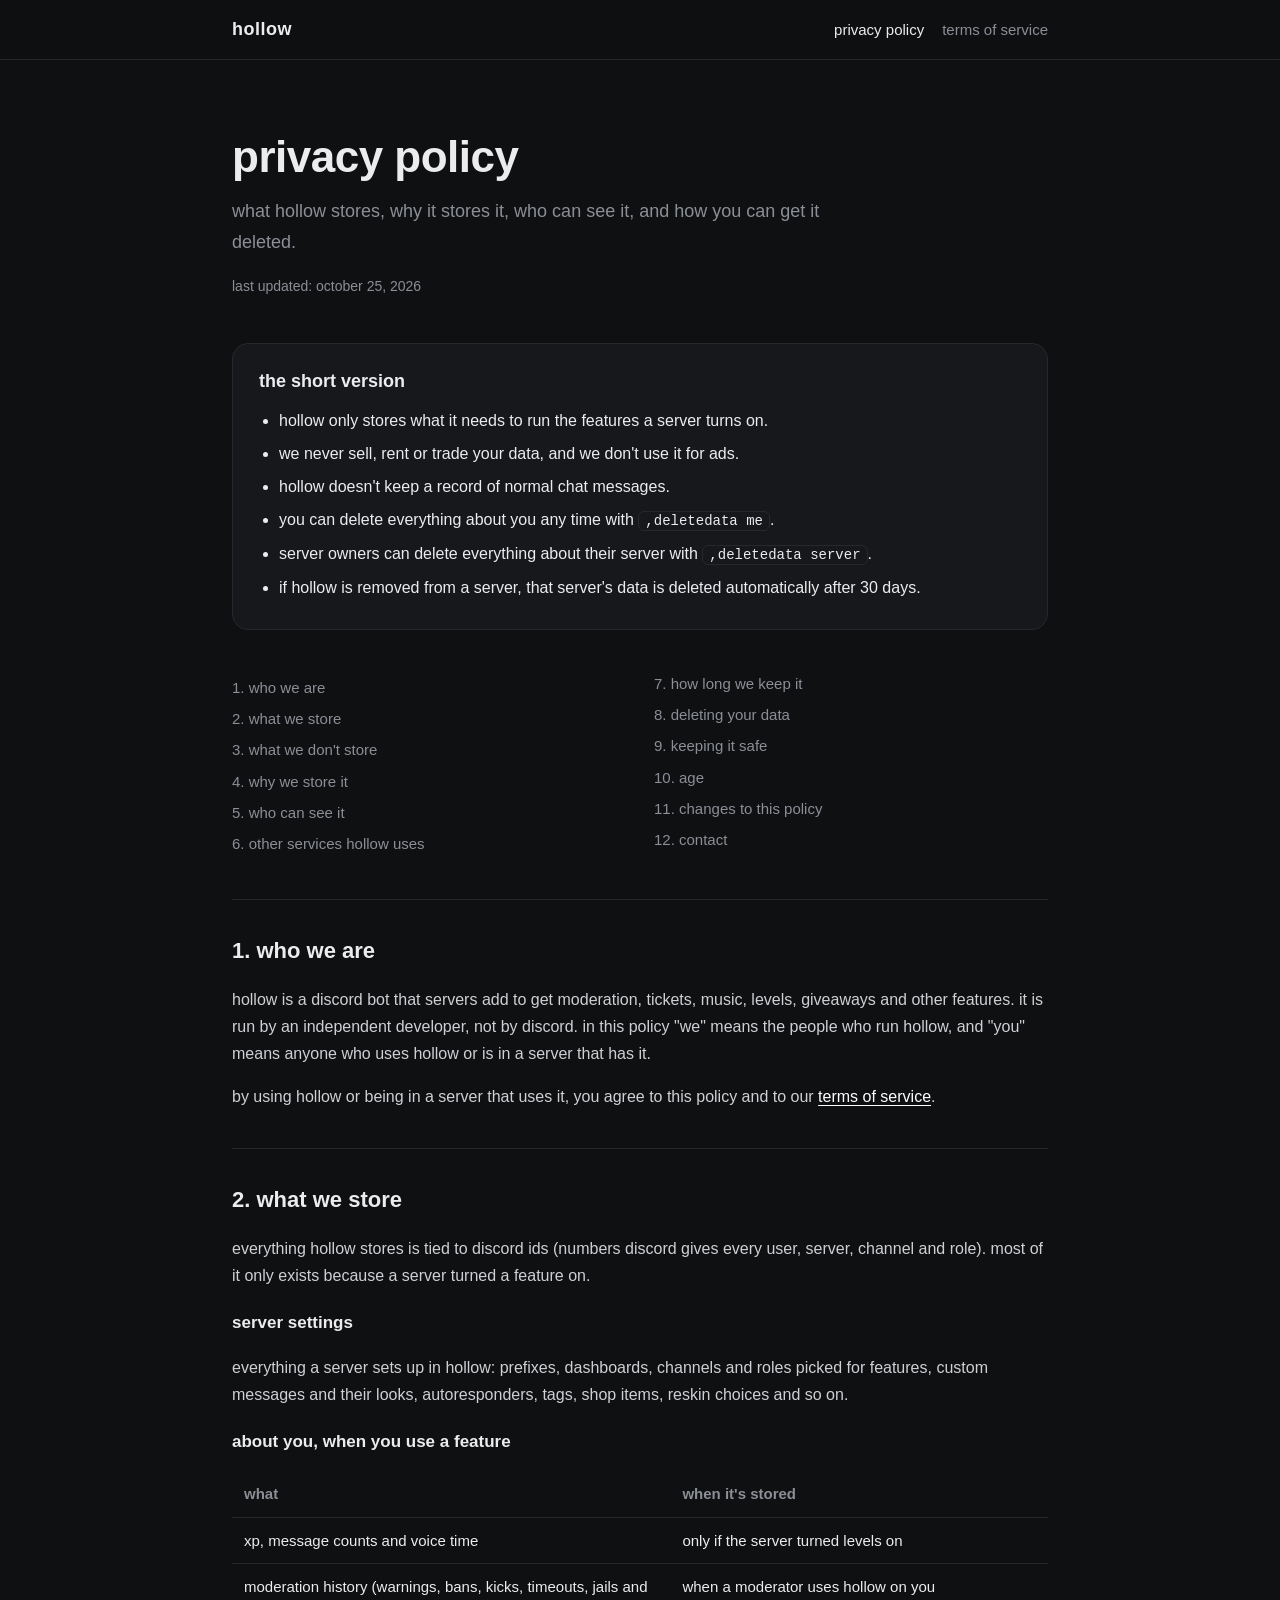
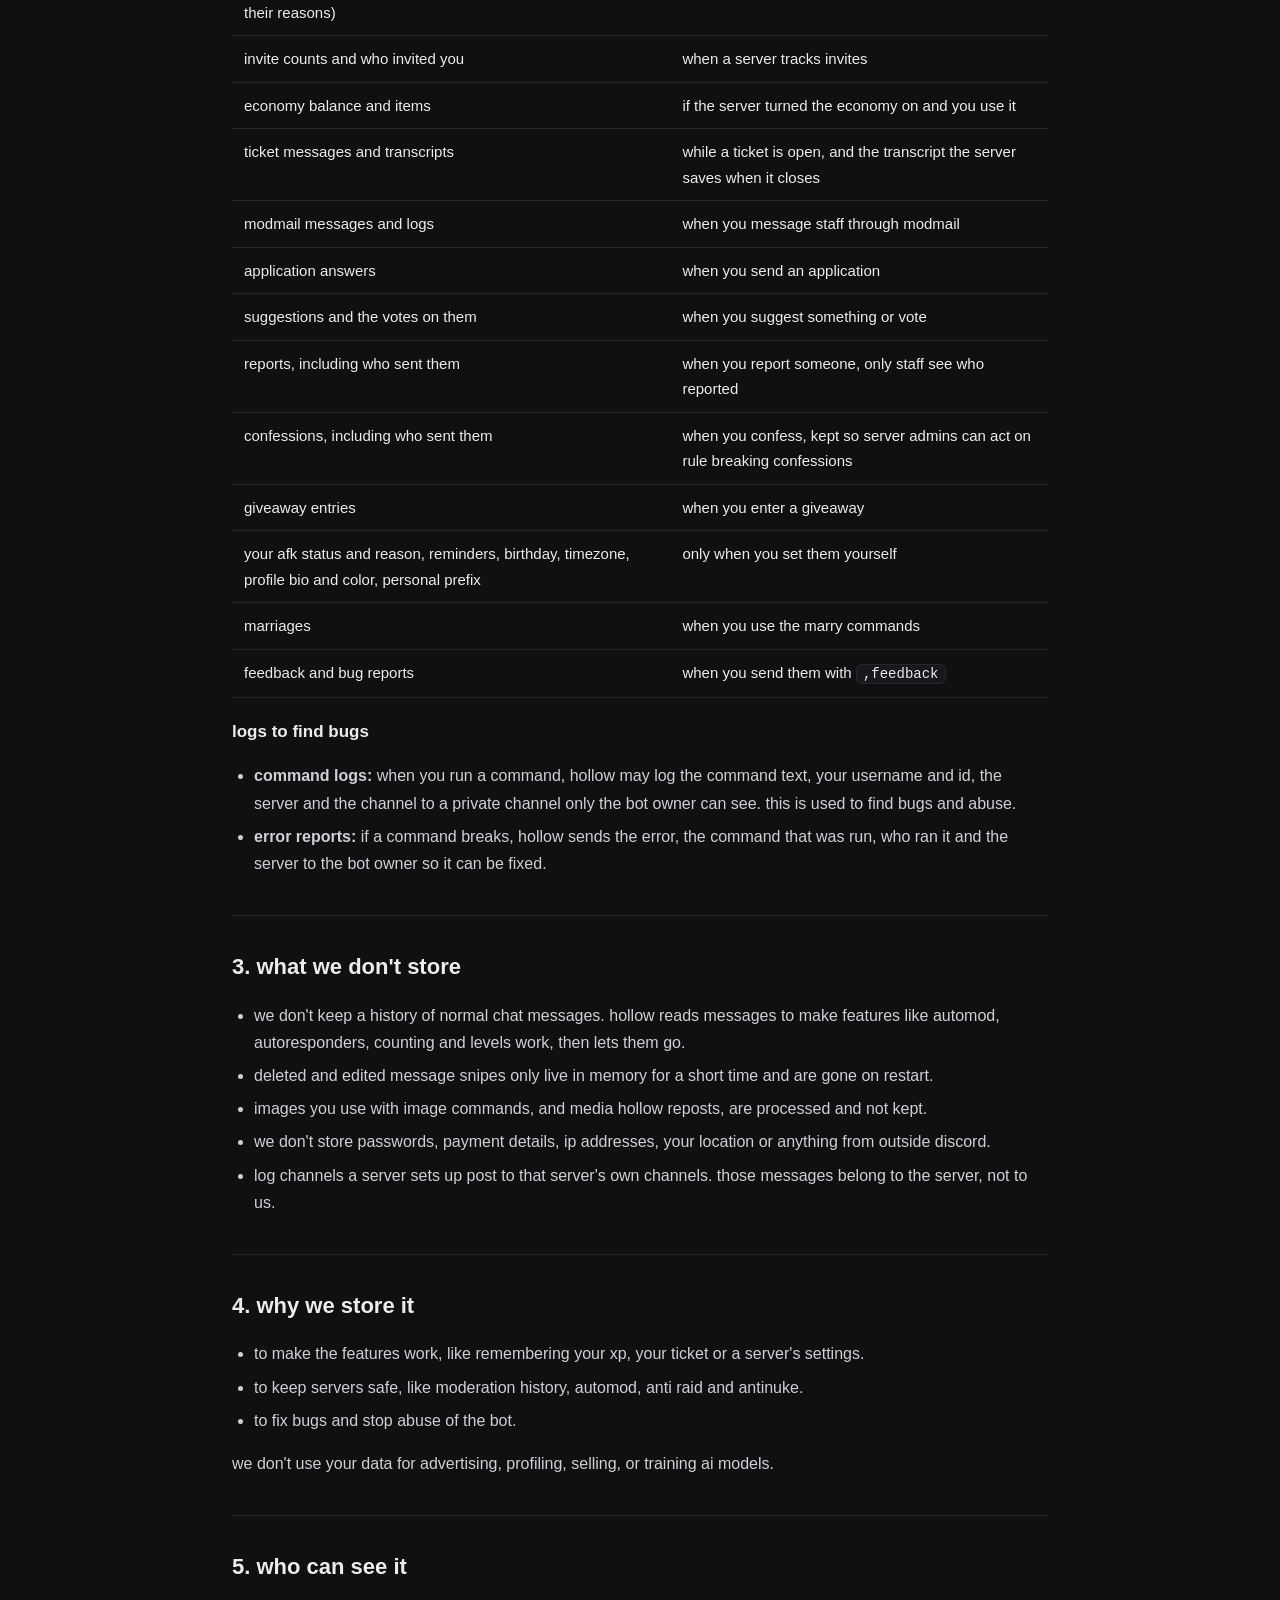
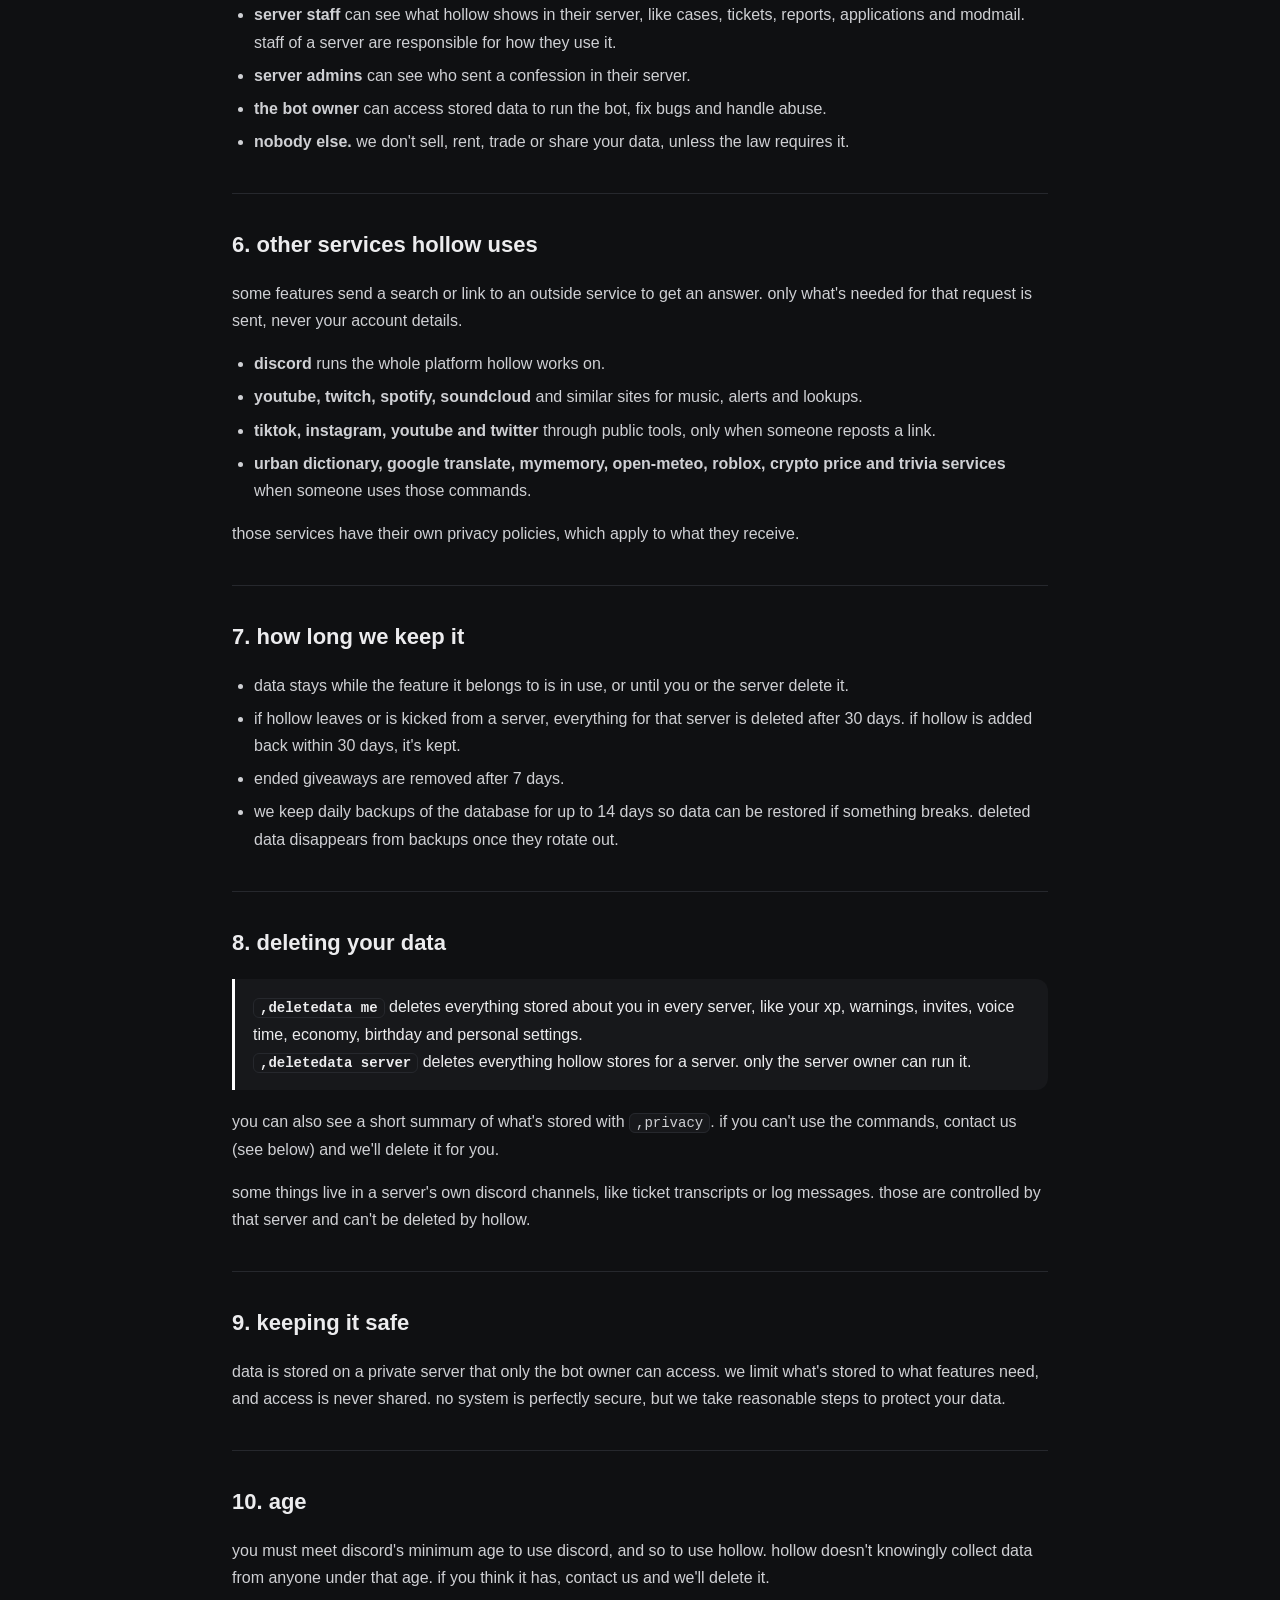
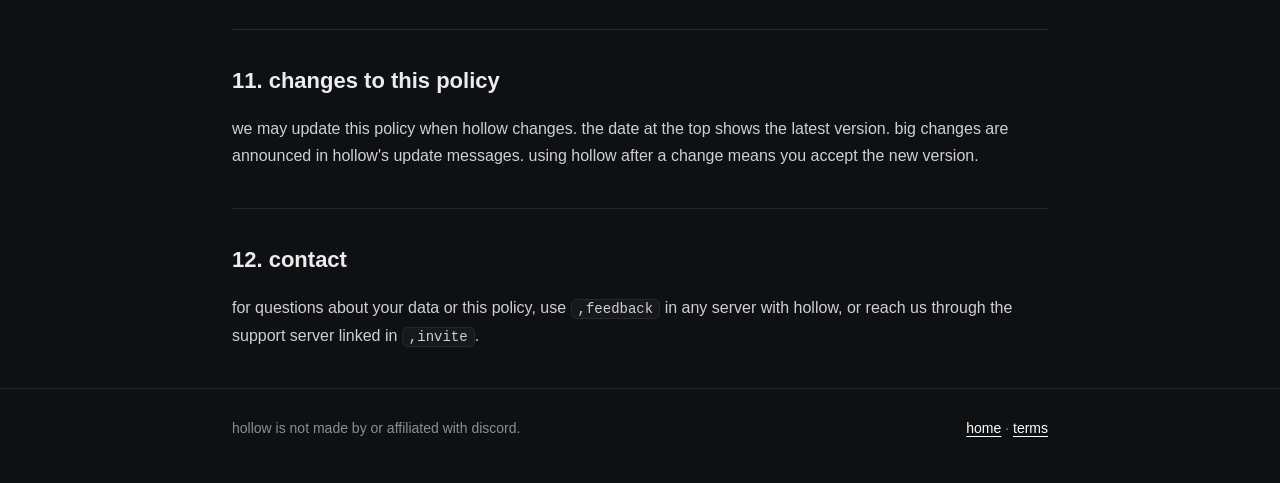
==== privacy.html @ 287658a7 "privacy policy and terms of service" ====
<!doctype html>
<html lang="en">
<head>
  <meta charset="utf-8">
  <meta name="viewport" content="width=device-width, initial-scale=1">
  <title>hollow · privacy policy</title>
  <meta name="description" content="what data hollow stores, why, and how to delete it">
  <link rel="stylesheet" href="style.css">
</head>
<body>
  <header class="top">
    <div class="wrap">
      <a class="brand" href="index.html">hollow</a>
      <nav class="nav">
        <a class="on" href="privacy.html">privacy policy</a>
        <a href="terms.html">terms of service</a>
      </nav>
    </div>
  </header>

  <main class="wrap">
    <div class="hero">
      <h1>privacy policy</h1>
      <p>what hollow stores, why it stores it, who can see it, and how you can get it deleted.</p>
      <div class="meta">last updated: october 25, 2026</div>
    </div>

    <div class="summary">
      <h2>the short version</h2>
      <ul>
        <li>hollow only stores what it needs to run the features a server turns on.</li>
        <li>we never sell, rent or trade your data, and we don't use it for ads.</li>
        <li>hollow doesn't keep a record of normal chat messages.</li>
        <li>you can delete everything about you any time with <code>,deletedata me</code>.</li>
        <li>server owners can delete everything about their server with <code>,deletedata server</code>.</li>
        <li>if hollow is removed from a server, that server's data is deleted automatically after 30 days.</li>
      </ul>
    </div>

    <ul class="toc">
      <li><a href="#who">1. who we are</a></li>
      <li><a href="#collect">2. what we store</a></li>
      <li><a href="#not">3. what we don't store</a></li>
      <li><a href="#why">4. why we store it</a></li>
      <li><a href="#see">5. who can see it</a></li>
      <li><a href="#third">6. other services hollow uses</a></li>
      <li><a href="#keep">7. how long we keep it</a></li>
      <li><a href="#delete">8. deleting your data</a></li>
      <li><a href="#safe">9. keeping it safe</a></li>
      <li><a href="#kids">10. age</a></li>
      <li><a href="#changes">11. changes to this policy</a></li>
      <li><a href="#contact">12. contact</a></li>
    </ul>

    <section>
      <h2 id="who">1. who we are</h2>
      <p>hollow is a discord bot that servers add to get moderation, tickets, music, levels, giveaways and other features. it is run by an independent developer, not by discord. in this policy "we" means the people who run hollow, and "you" means anyone who uses hollow or is in a server that has it.</p>
      <p>by using hollow or being in a server that uses it, you agree to this policy and to our <a href="terms.html">terms of service</a>.</p>
    </section>

    <section>
      <h2 id="collect">2. what we store</h2>
      <p>everything hollow stores is tied to discord ids (numbers discord gives every user, server, channel and role). most of it only exists because a server turned a feature on.</p>

      <h3>server settings</h3>
      <p>everything a server sets up in hollow: prefixes, dashboards, channels and roles picked for features, custom messages and their looks, autoresponders, tags, shop items, reskin choices and so on.</p>

      <h3>about you, when you use a feature</h3>
      <table>
        <thead><tr><th>what</th><th>when it's stored</th></tr></thead>
        <tbody>
          <tr><td>xp, message counts and voice time</td><td>only if the server turned levels on</td></tr>
          <tr><td>moderation history (warnings, bans, kicks, timeouts, jails and their reasons)</td><td>when a moderator uses hollow on you</td></tr>
          <tr><td>invite counts and who invited you</td><td>when a server tracks invites</td></tr>
          <tr><td>economy balance and items</td><td>if the server turned the economy on and you use it</td></tr>
          <tr><td>ticket messages and transcripts</td><td>while a ticket is open, and the transcript the server saves when it closes</td></tr>
          <tr><td>modmail messages and logs</td><td>when you message staff through modmail</td></tr>
          <tr><td>application answers</td><td>when you send an application</td></tr>
          <tr><td>suggestions and the votes on them</td><td>when you suggest something or vote</td></tr>
          <tr><td>reports, including who sent them</td><td>when you report someone, only staff see who reported</td></tr>
          <tr><td>confessions, including who sent them</td><td>when you confess, kept so server admins can act on rule breaking confessions</td></tr>
          <tr><td>giveaway entries</td><td>when you enter a giveaway</td></tr>
          <tr><td>your afk status and reason, reminders, birthday, timezone, profile bio and color, personal prefix</td><td>only when you set them yourself</td></tr>
          <tr><td>marriages</td><td>when you use the marry commands</td></tr>
          <tr><td>feedback and bug reports</td><td>when you send them with <code>,feedback</code></td></tr>
        </tbody>
      </table>

      <h3>logs to find bugs</h3>
      <ul>
        <li><strong>command logs:</strong> when you run a command, hollow may log the command text, your username and id, the server and the channel to a private channel only the bot owner can see. this is used to find bugs and abuse.</li>
        <li><strong>error reports:</strong> if a command breaks, hollow sends the error, the command that was run, who ran it and the server to the bot owner so it can be fixed.</li>
      </ul>
    </section>

    <section>
      <h2 id="not">3. what we don't store</h2>
      <ul>
        <li>we don't keep a history of normal chat messages. hollow reads messages to make features like automod, autoresponders, counting and levels work, then lets them go.</li>
        <li>deleted and edited message snipes only live in memory for a short time and are gone on restart.</li>
        <li>images you use with image commands, and media hollow reposts, are processed and not kept.</li>
        <li>we don't store passwords, payment details, ip addresses, your location or anything from outside discord.</li>
        <li>log channels a server sets up post to that server's own channels. those messages belong to the server, not to us.</li>
      </ul>
    </section>

    <section>
      <h2 id="why">4. why we store it</h2>
      <ul>
        <li>to make the features work, like remembering your xp, your ticket or a server's settings.</li>
        <li>to keep servers safe, like moderation history, automod, anti raid and antinuke.</li>
        <li>to fix bugs and stop abuse of the bot.</li>
      </ul>
      <p>we don't use your data for advertising, profiling, selling, or training ai models.</p>
    </section>

    <section>
      <h2 id="see">5. who can see it</h2>
      <ul>
        <li><strong>server staff</strong> can see what hollow shows in their server, like cases, tickets, reports, applications and modmail. staff of a server are responsible for how they use it.</li>
        <li><strong>server admins</strong> can see who sent a confession in their server.</li>
        <li><strong>the bot owner</strong> can access stored data to run the bot, fix bugs and handle abuse.</li>
        <li><strong>nobody else.</strong> we don't sell, rent, trade or share your data, unless the law requires it.</li>
      </ul>
    </section>

    <section>
      <h2 id="third">6. other services hollow uses</h2>
      <p>some features send a search or link to an outside service to get an answer. only what's needed for that request is sent, never your account details.</p>
      <ul>
        <li><strong>discord</strong> runs the whole platform hollow works on.</li>
        <li><strong>youtube, twitch, spotify, soundcloud</strong> and similar sites for music, alerts and lookups.</li>
        <li><strong>tiktok, instagram, youtube and twitter</strong> through public tools, only when someone reposts a link.</li>
        <li><strong>urban dictionary, google translate, mymemory, open-meteo, roblox, crypto price and trivia services</strong> when someone uses those commands.</li>
      </ul>
      <p>those services have their own privacy policies, which apply to what they receive.</p>
    </section>

    <section>
      <h2 id="keep">7. how long we keep it</h2>
      <ul>
        <li>data stays while the feature it belongs to is in use, or until you or the server delete it.</li>
        <li>if hollow leaves or is kicked from a server, everything for that server is deleted after 30 days. if hollow is added back within 30 days, it's kept.</li>
        <li>ended giveaways are removed after 7 days.</li>
        <li>we keep daily backups of the database for up to 14 days so data can be restored if something breaks. deleted data disappears from backups once they rotate out.</li>
      </ul>
    </section>

    <section>
      <h2 id="delete">8. deleting your data</h2>
      <div class="note">
        <strong><code>,deletedata me</code></strong> deletes everything stored about you in every server, like your xp, warnings, invites, voice time, economy, birthday and personal settings.<br>
        <strong><code>,deletedata server</code></strong> deletes everything hollow stores for a server. only the server owner can run it.
      </div>
      <p>you can also see a short summary of what's stored with <code>,privacy</code>. if you can't use the commands, contact us (see below) and we'll delete it for you.</p>
      <p>some things live in a server's own discord channels, like ticket transcripts or log messages. those are controlled by that server and can't be deleted by hollow.</p>
    </section>

    <section>
      <h2 id="safe">9. keeping it safe</h2>
      <p>data is stored on a private server that only the bot owner can access. we limit what's stored to what features need, and access is never shared. no system is perfectly secure, but we take reasonable steps to protect your data.</p>
    </section>

    <section>
      <h2 id="kids">10. age</h2>
      <p>you must meet discord's minimum age to use discord, and so to use hollow. hollow doesn't knowingly collect data from anyone under that age. if you think it has, contact us and we'll delete it.</p>
    </section>

    <section>
      <h2 id="changes">11. changes to this policy</h2>
      <p>we may update this policy when hollow changes. the date at the top shows the latest version. big changes are announced in hollow's update messages. using hollow after a change means you accept the new version.</p>
    </section>

    <section>
      <h2 id="contact">12. contact</h2>
      <p>for questions about your data or this policy, use <code>,feedback</code> in any server with hollow, or reach us through the support server linked in <code>,invite</code>.</p>
    </section>
  </main>

  <footer>
    <div class="wrap">
      <span>hollow is not made by or affiliated with discord.</span>
      <span><a href="index.html">home</a> · <a href="terms.html">terms</a></span>
    </div>
  </footer>
</body>
</html>
---- style.css ----
:root {
  --bg: #0f1012;
  --panel: #17181b;
  --line: #26282d;
  --soft: #8c8e96;
  --ink: #ececee;
  --accent: #ffffff;
}

* { box-sizing: border-box; }

html { scroll-behavior: smooth; }

body {
  margin: 0;
  background: var(--bg);
  color: var(--ink);
  font: 16px/1.7 -apple-system, BlinkMacSystemFont, "Segoe UI", Inter, Roboto, Helvetica, Arial, sans-serif;
  -webkit-font-smoothing: antialiased;
}

a { color: var(--accent); text-underline-offset: 3px; }
a:hover { opacity: .8; }

.top {
  position: sticky;
  top: 0;
  z-index: 10;
  background: rgba(15, 16, 18, .85);
  backdrop-filter: blur(10px);
  border-bottom: 1px solid var(--line);
}

.top .wrap {
  display: flex;
  align-items: center;
  justify-content: space-between;
  gap: 16px;
  padding-top: 14px;
  padding-bottom: 14px;
}

.brand {
  font-weight: 700;
  font-size: 18px;
  letter-spacing: .5px;
  text-decoration: none;
  color: var(--ink);
}

.nav { display: flex; gap: 18px; flex-wrap: wrap; }
.nav a { color: var(--soft); text-decoration: none; font-size: 15px; }
.nav a.on, .nav a:hover { color: var(--ink); opacity: 1; }

.wrap { max-width: 860px; margin: 0 auto; padding: 0 22px; }

.hero { padding: 72px 0 36px; }
.hero h1 { font-size: 44px; line-height: 1.15; margin: 0 0 14px; letter-spacing: -.5px; }
.hero p { color: var(--soft); font-size: 18px; margin: 0; max-width: 620px; }
.meta { color: var(--soft); font-size: 14px; margin-top: 18px; }

.cards { display: grid; grid-template-columns: repeat(auto-fit, minmax(240px, 1fr)); gap: 16px; margin: 32px 0 72px; }
.card {
  display: block;
  background: var(--panel);
  border: 1px solid var(--line);
  border-radius: 16px;
  padding: 24px;
  text-decoration: none;
  color: var(--ink);
  transition: border-color .15s, transform .15s;
}
.card:hover { border-color: #3a3d44; transform: translateY(-2px); opacity: 1; }
.card h2 { margin: 0 0 6px; font-size: 20px; }
.card p { margin: 0; color: var(--soft); font-size: 15px; }

.summary {
  background: var(--panel);
  border: 1px solid var(--line);
  border-radius: 16px;
  padding: 22px 26px;
  margin: 8px 0 40px;
}
.summary h2 { margin: 0 0 10px; font-size: 18px; }
.summary ul { margin: 0; padding-left: 20px; }
.summary li { margin: 6px 0; color: var(--ink); }

.toc { margin: 0 0 40px; padding: 0; list-style: none; columns: 2; column-gap: 28px; }
.toc li { margin: 4px 0; break-inside: avoid; }
.toc a { color: var(--soft); text-decoration: none; font-size: 15px; }
.toc a:hover { color: var(--ink); }

section { padding: 6px 0 22px; border-top: 1px solid var(--line); }
section h2 { font-size: 22px; margin: 26px 0 10px; scroll-margin-top: 80px; }
section h3 { font-size: 17px; margin: 20px 0 6px; }
section p, section li { color: #cfd0d4; }
section ul { padding-left: 22px; }
section li { margin: 6px 0; }

table { width: 100%; border-collapse: collapse; margin: 14px 0; font-size: 15px; }
th, td { text-align: left; padding: 10px 12px; border-bottom: 1px solid var(--line); vertical-align: top; }
th { color: var(--soft); font-weight: 600; }

code {
  background: var(--panel);
  border: 1px solid var(--line);
  border-radius: 6px;
  padding: 1px 6px;
  font-size: 14px;
}

.note {
  border-left: 3px solid var(--accent);
  background: var(--panel);
  padding: 14px 18px;
  border-radius: 0 12px 12px 0;
  margin: 18px 0;
}

footer { border-top: 1px solid var(--line); padding: 28px 0 48px; color: var(--soft); font-size: 14px; }
footer .wrap { display: flex; justify-content: space-between; gap: 16px; flex-wrap: wrap; }

@media (max-width: 640px) {
  .hero { padding: 48px 0 24px; }
  .hero h1 { font-size: 32px; }
  .toc { columns: 1; }
  table, thead, tbody, tr, th, td { display: block; }
  th { display: none; }
  td { border: none; padding: 4px 0; }
  tr { border-bottom: 1px solid var(--line); padding: 10px 0; }
}
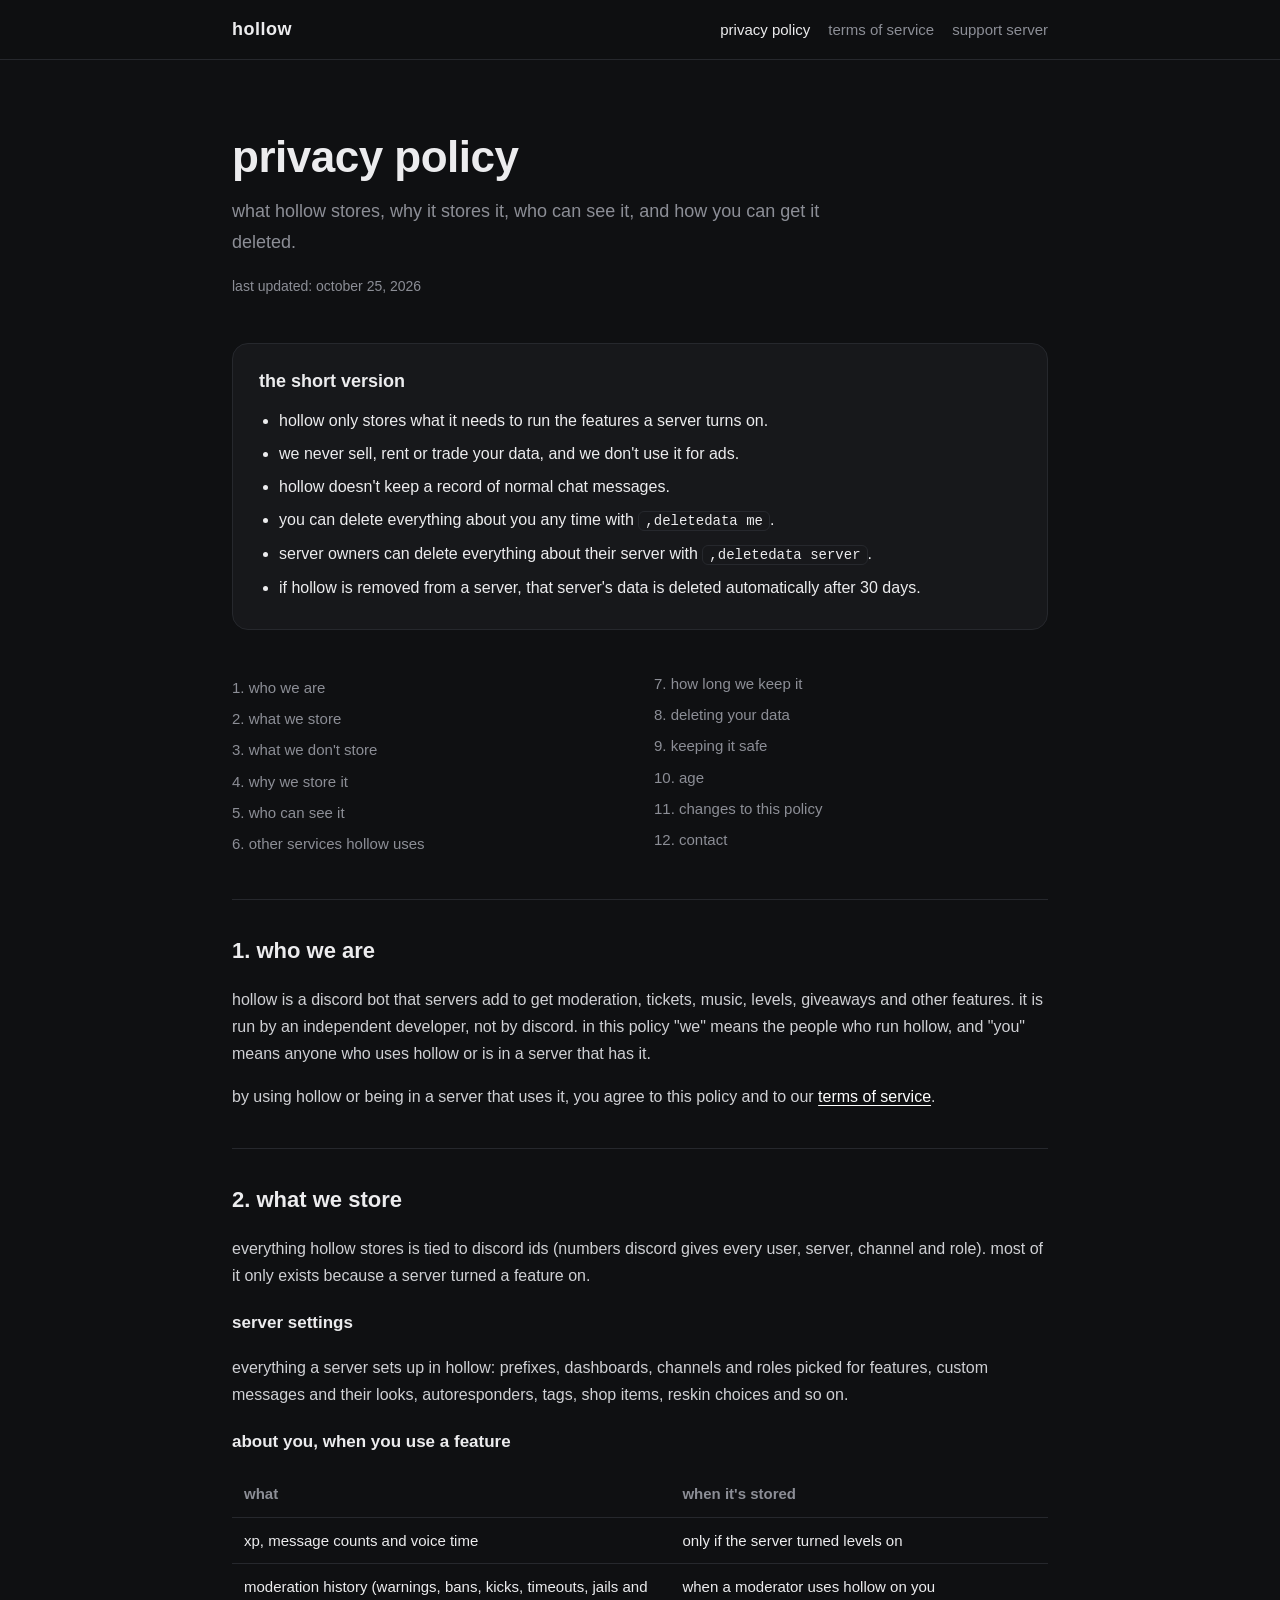
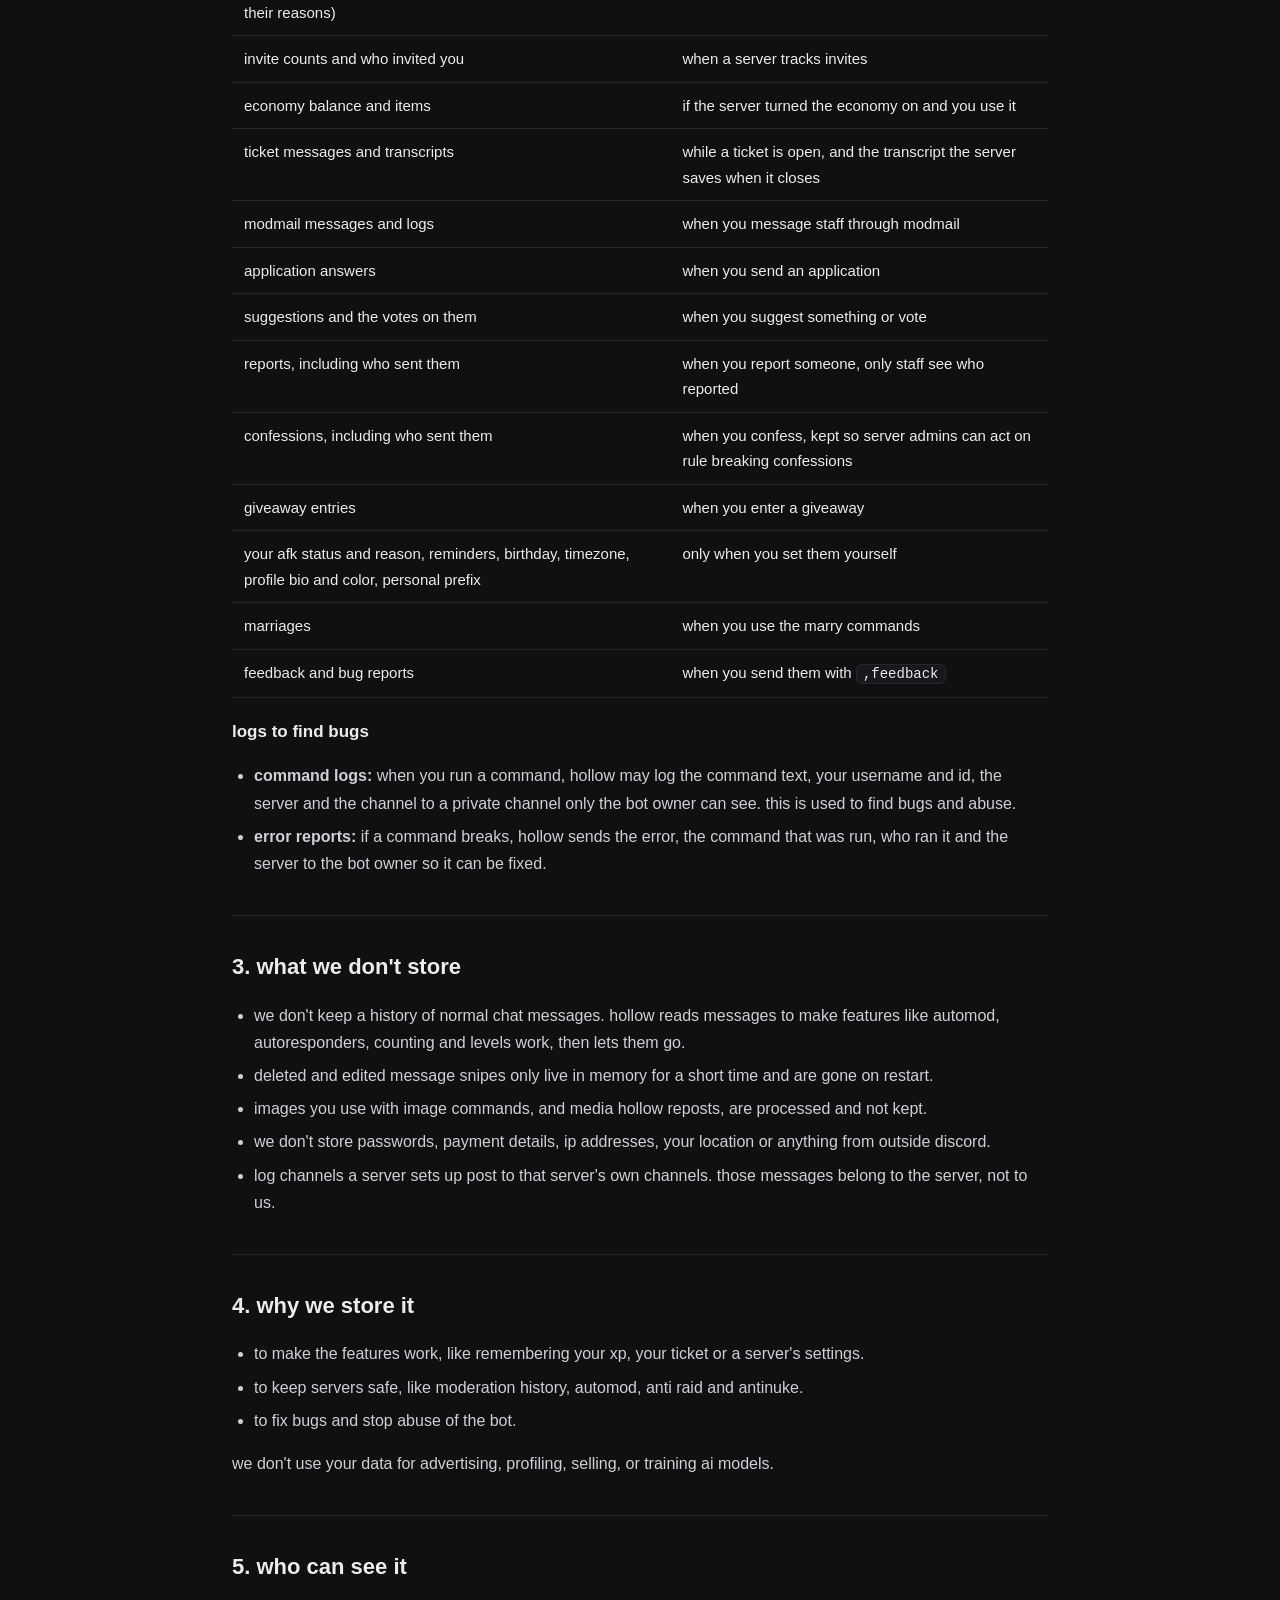
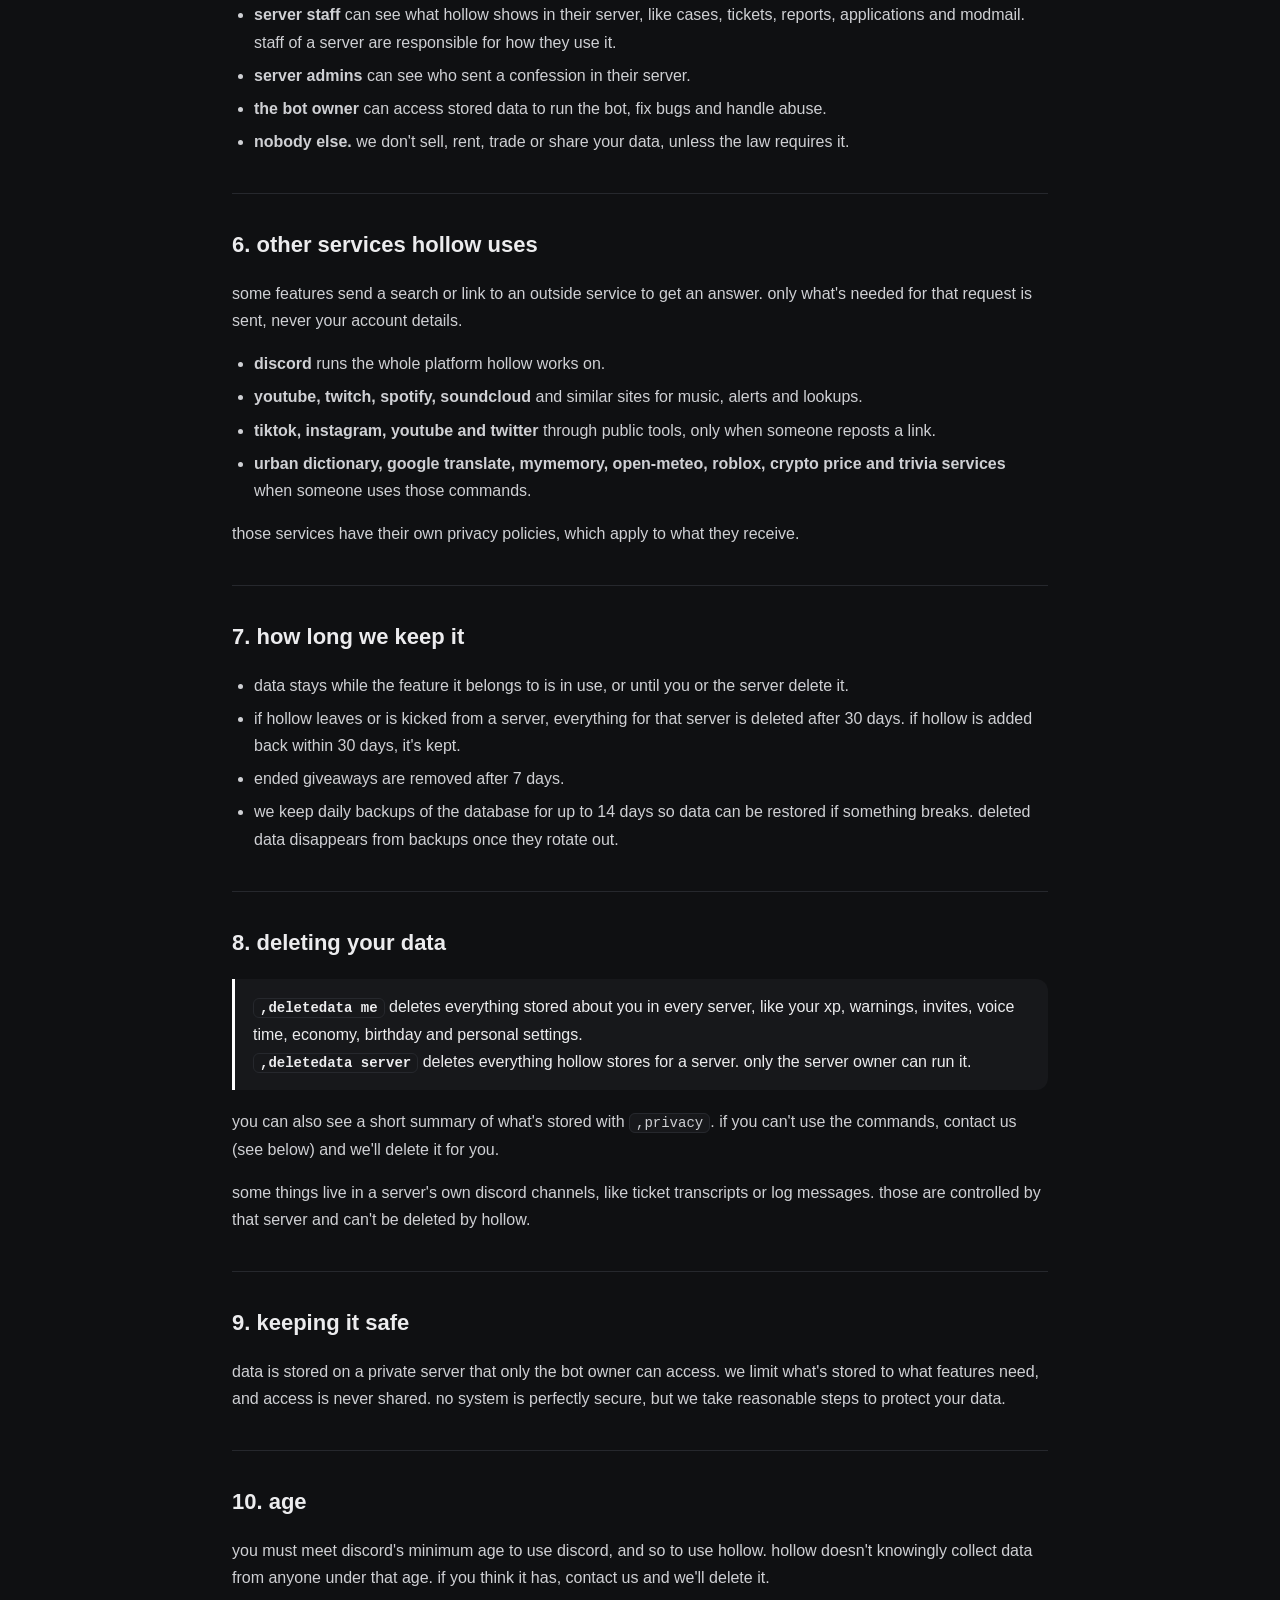
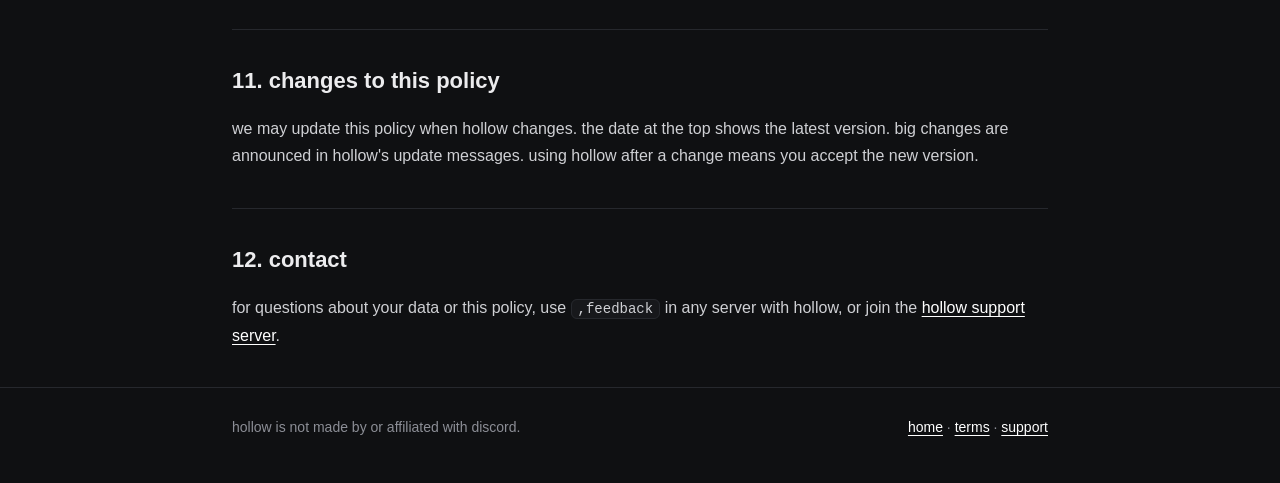
==== commit f4a81acb: "support server link" ====
--- a/privacy.html
+++ b/privacy.html
@@ -14,6 +14,7 @@
       <nav class="nav">
         <a class="on" href="privacy.html">privacy policy</a>
         <a href="terms.html">terms of service</a>
+        <a href="https://discord.gg/ZcXX8JFPf7" rel="noopener">support server</a>
       </nav>
     </div>
   </header>
@@ -173,14 +174,14 @@
 
     <section>
       <h2 id="contact">12. contact</h2>
-      <p>for questions about your data or this policy, use <code>,feedback</code> in any server with hollow, or reach us through the support server linked in <code>,invite</code>.</p>
+      <p>for questions about your data or this policy, use <code>,feedback</code> in any server with hollow, or join the <a href="https://discord.gg/ZcXX8JFPf7" rel="noopener">hollow support server</a>.</p>
     </section>
   </main>
 
   <footer>
     <div class="wrap">
       <span>hollow is not made by or affiliated with discord.</span>
-      <span><a href="index.html">home</a> · <a href="terms.html">terms</a></span>
+      <span><a href="index.html">home</a> · <a href="terms.html">terms</a> · <a href="https://discord.gg/ZcXX8JFPf7" rel="noopener">support</a></span>
     </div>
   </footer>
 </body>
